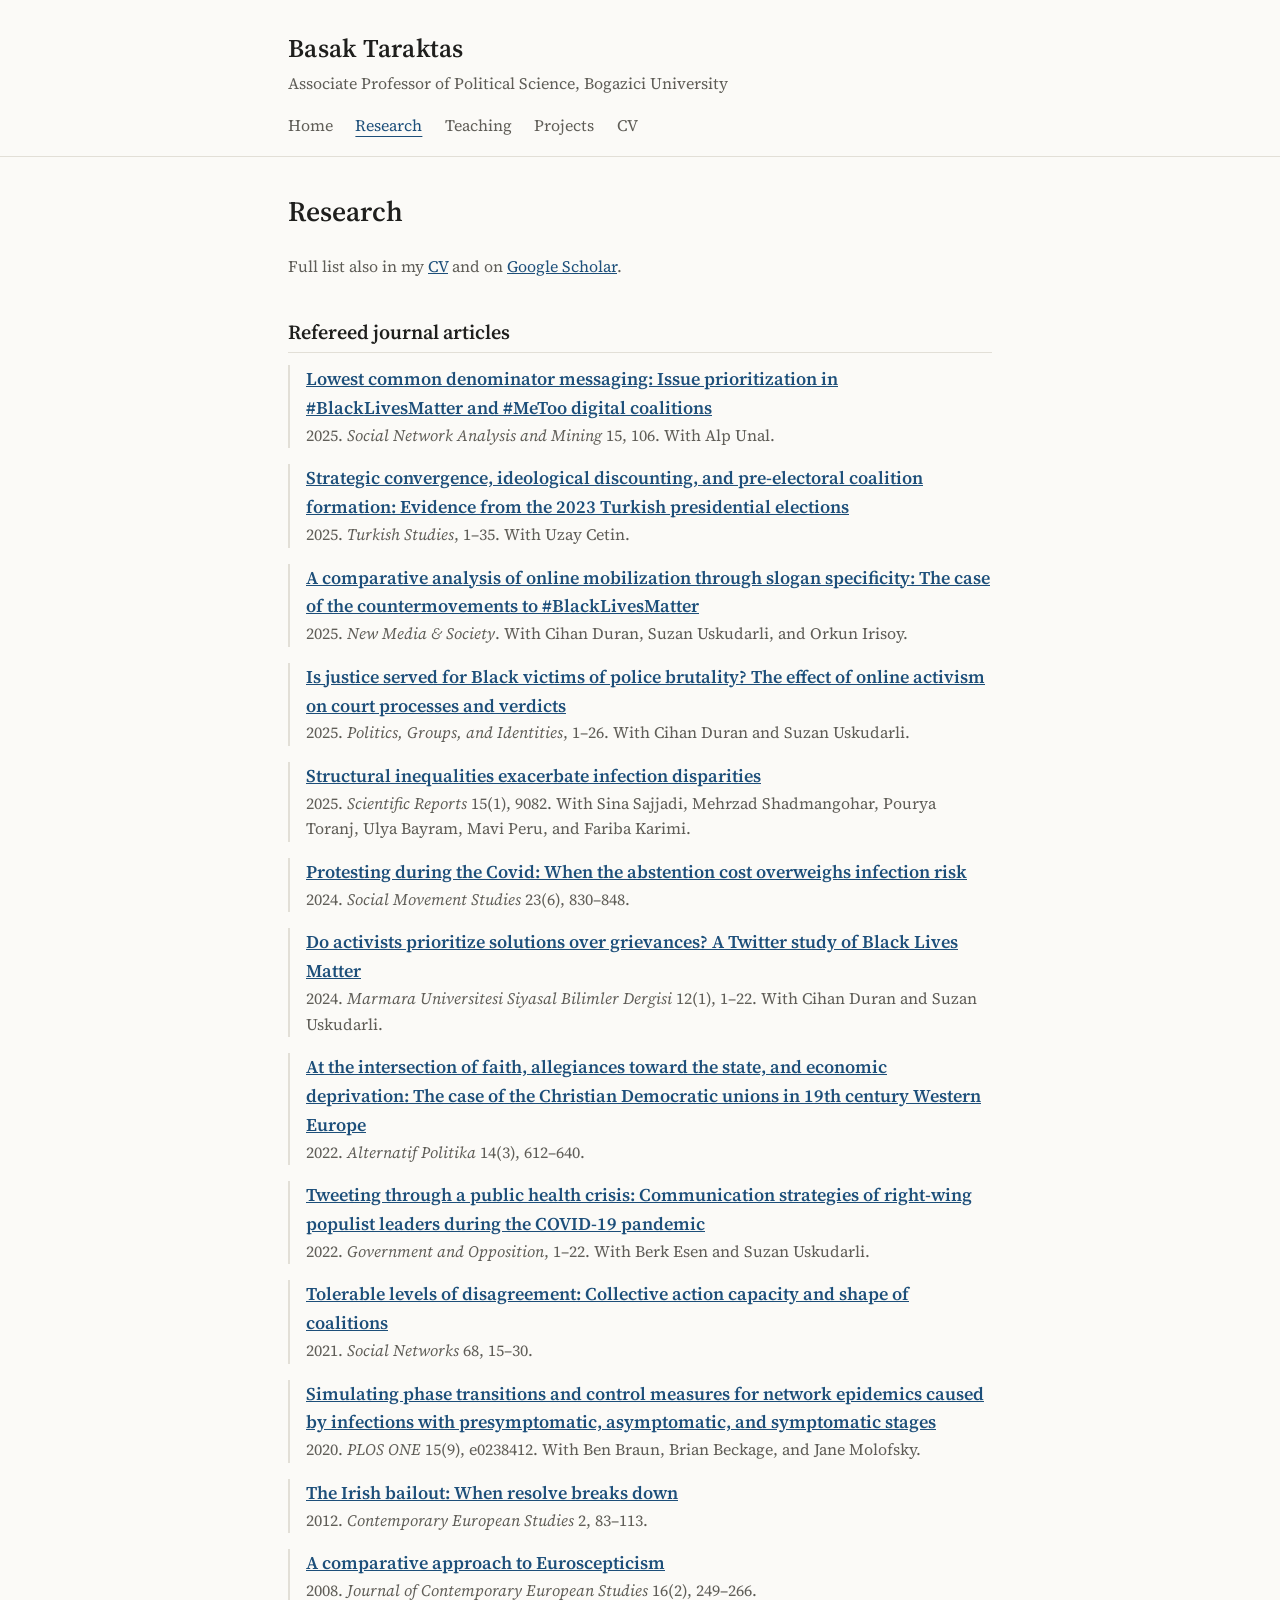
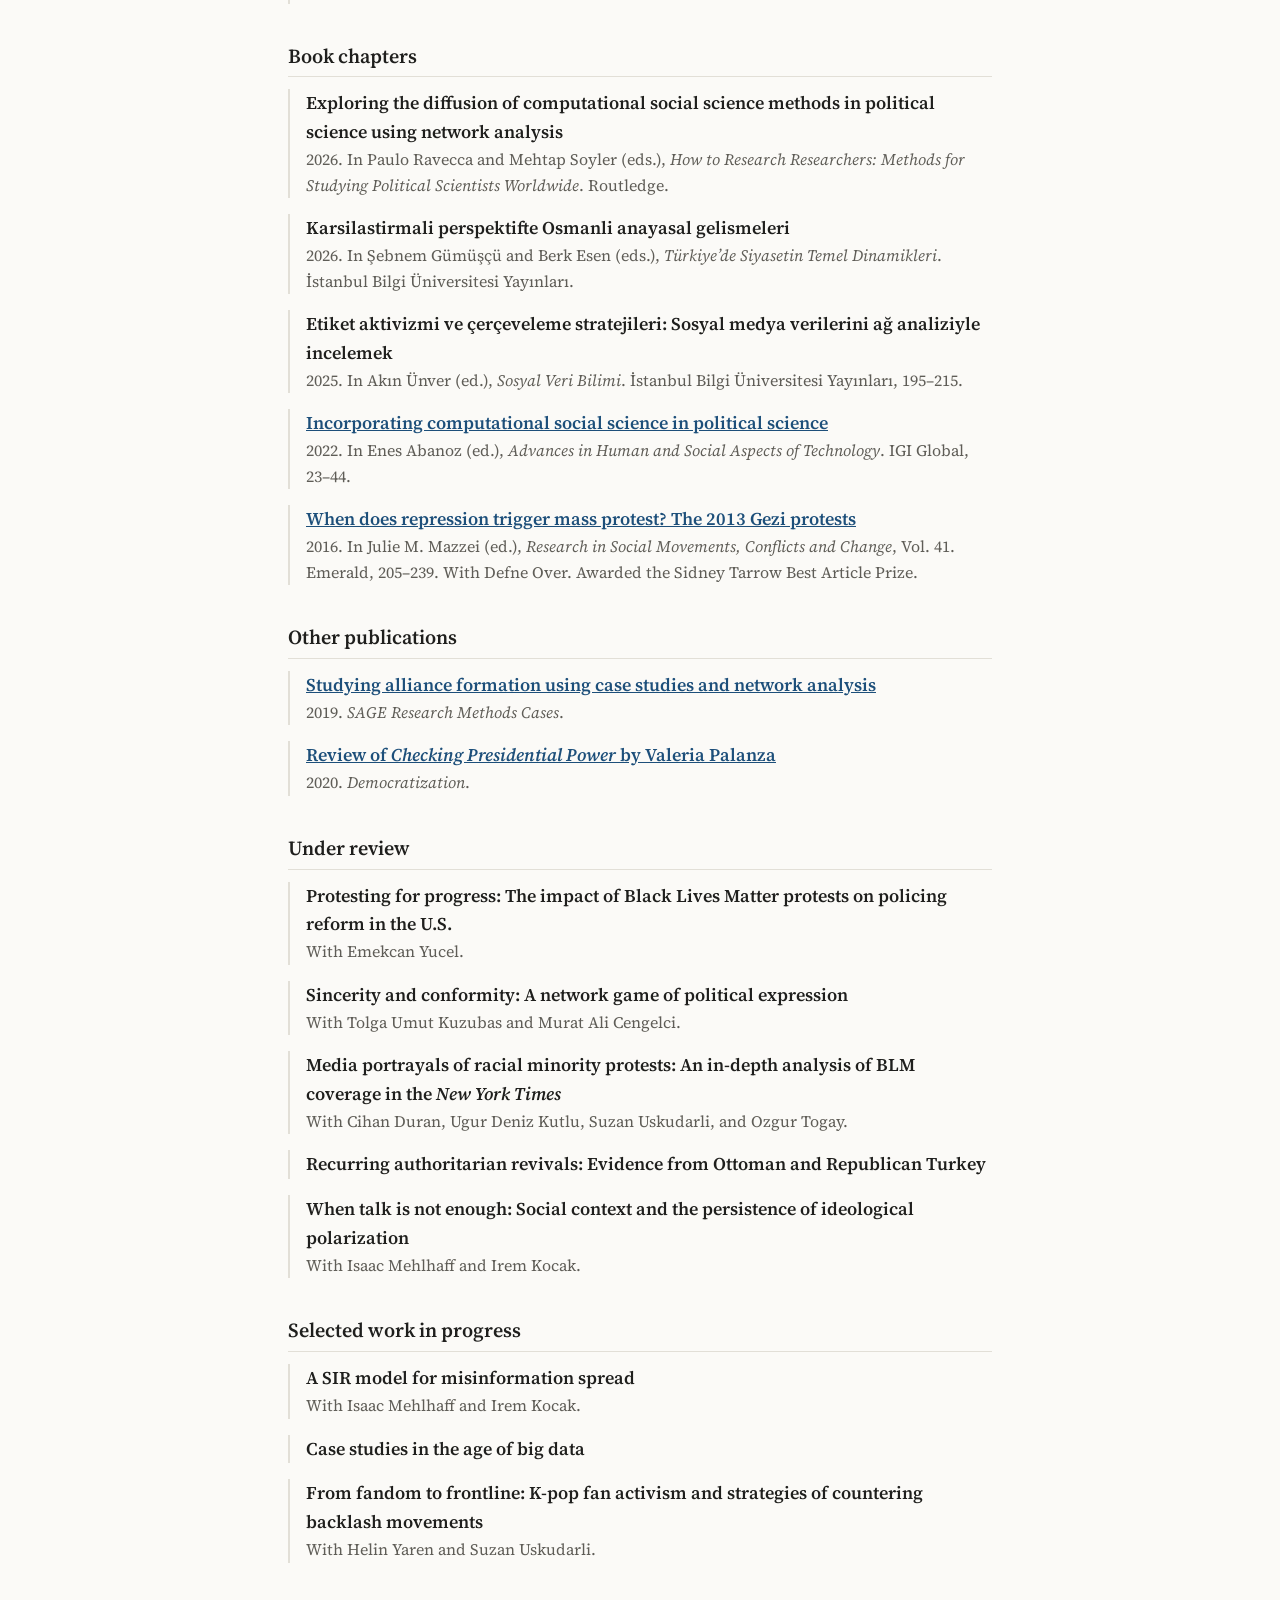
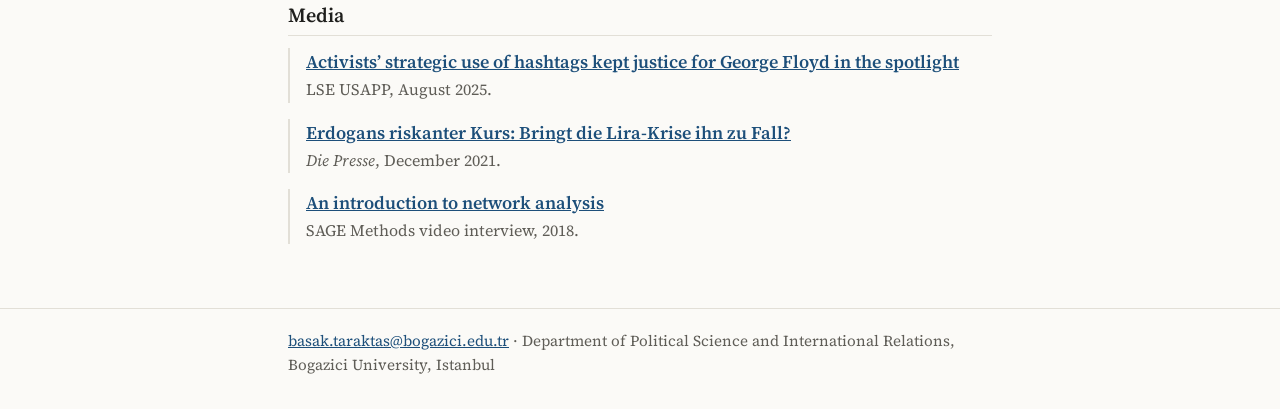
==== research/index.html @ 471e7c50 "Initial static site for basaktaraktas.com Co-Authored-By: Claude Opus 5.5 <noreply@anthropic.com>" ====
<!DOCTYPE html>
<html lang="en">
<head>
  <meta charset="utf-8">
  <meta name="viewport" content="width=device-width, initial-scale=1">
  <title>Research · Basak Taraktas</title>
  <meta name="description" content="Basak Taraktas is an Associate Professor of Political Science at Bogazici University who studies collective action, opinion dynamics, and computational social science.">
  <link rel="canonical" href="https://basaktaraktas.com/research/">
  <meta property="og:type" content="website">
  <meta property="og:title" content="Research · Basak Taraktas">
  <meta property="og:description" content="Basak Taraktas is an Associate Professor of Political Science at Bogazici University who studies collective action, opinion dynamics, and computational social science.">
  <meta property="og:url" content="https://basaktaraktas.com/research/">
  <meta property="og:image" content="https://basaktaraktas.com/img/basak-taraktas.jpg">
  <meta name="twitter:card" content="summary">
  <link rel="icon" href="/favicon.svg" type="image/svg+xml">
  <link rel="preconnect" href="https://fonts.googleapis.com">
  <link rel="preconnect" href="https://fonts.gstatic.com" crossorigin>
  <link href="https://fonts.googleapis.com/css2?family=Source+Serif+4:ital,opsz,wght@0,8..60,400;0,8..60,600;1,8..60,400&display=swap" rel="stylesheet">
  <link rel="stylesheet" href="/style.css">
</head>
<body>
  <header class="site-header">
    <div class="wrap">
      <a class="site-name" href="/">Basak Taraktas</a>
      <p class="site-role">Associate Professor of Political Science, Bogazici University</p>
      <nav aria-label="Main">
      <ul>
        <li><a href="/">Home</a></li>
        <li><a href="/research/" aria-current="page">Research</a></li>
        <li><a href="/teaching/">Teaching</a></li>
        <li><a href="/projects/">Projects</a></li>
        <li><a href="/files/taraktas-cv.pdf">CV</a></li>
      </ul>
      </nav>
    </div>
  </header>
  <main>
    <div class="wrap">
      <h1>Research</h1>
      <p class="note">Full list also in my <a href="/files/taraktas-cv.pdf">CV</a> and on <a href="https://scholar.google.com/citations?user=_tt1o7cAAAAJ">Google Scholar</a>.</p>

      <h2>Refereed journal articles</h2>
      <ul class="pubs">
        <li><a class="title" href="https://doi.org/10.1007/s13278-025-01522-y">Lowest common denominator messaging: Issue prioritization in #BlackLivesMatter and #MeToo digital coalitions</a><span class="meta">2025. <em>Social Network Analysis and Mining</em> 15, 106. With Alp Unal.</span></li>
        <li><a class="title" href="https://doi.org/10.1080/14683849.2025.2576098">Strategic convergence, ideological discounting, and pre-electoral coalition formation: Evidence from the 2023 Turkish presidential elections</a><span class="meta">2025. <em>Turkish Studies</em>, 1–35. With Uzay Cetin.</span></li>
        <li><a class="title" href="https://doi.org/10.1177/14614448251336421">A comparative analysis of online mobilization through slogan specificity: The case of the countermovements to #BlackLivesMatter</a><span class="meta">2025. <em>New Media &amp; Society</em>. With Cihan Duran, Suzan Uskudarli, and Orkun Irisoy.</span></li>
        <li><a class="title" href="https://doi.org/10.1080/21565503.2025.2518533">Is justice served for Black victims of police brutality? The effect of online activism on court processes and verdicts</a><span class="meta">2025. <em>Politics, Groups, and Identities</em>, 1–26. With Cihan Duran and Suzan Uskudarli.</span></li>
        <li><a class="title" href="https://doi.org/10.1038/s41598-025-91008-w">Structural inequalities exacerbate infection disparities</a><span class="meta">2025. <em>Scientific Reports</em> 15(1), 9082. With Sina Sajjadi, Mehrzad Shadmangohar, Pourya Toranj, Ulya Bayram, Mavi Peru, and Fariba Karimi.</span></li>
        <li><a class="title" href="https://doi.org/10.1080/14742837.2024.2349580">Protesting during the Covid: When the abstention cost overweighs infection risk</a><span class="meta">2024. <em>Social Movement Studies</em> 23(6), 830–848.</span></li>
        <li><a class="title" href="https://doi.org/10.14782/marmarasbd.1316065">Do activists prioritize solutions over grievances? A Twitter study of Black Lives Matter</a><span class="meta">2024. <em>Marmara Universitesi Siyasal Bilimler Dergisi</em> 12(1), 1–22. With Cihan Duran and Suzan Uskudarli.</span></li>
        <li><a class="title" href="https://doi.org/10.53376/ap.2022.21">At the intersection of faith, allegiances toward the state, and economic deprivation: The case of the Christian Democratic unions in 19th century Western Europe</a><span class="meta">2022. <em>Alternatif Politika</em> 14(3), 612–640.</span></li>
        <li><a class="title" href="https://doi.org/10.1017/gov.2022.34">Tweeting through a public health crisis: Communication strategies of right-wing populist leaders during the COVID-19 pandemic</a><span class="meta">2022. <em>Government and Opposition</em>, 1–22. With Berk Esen and Suzan Uskudarli.</span></li>
        <li><a class="title" href="https://doi.org/10.1016/j.socnet.2021.04.002">Tolerable levels of disagreement: Collective action capacity and shape of coalitions</a><span class="meta">2021. <em>Social Networks</em> 68, 15–30.</span></li>
        <li><a class="title" href="https://doi.org/10.1371/journal.pone.0238412">Simulating phase transitions and control measures for network epidemics caused by infections with presymptomatic, asymptomatic, and symptomatic stages</a><span class="meta">2020. <em>PLOS ONE</em> 15(9), e0238412. With Ben Braun, Brian Beckage, and Jane Molofsky.</span></li>
        <li><a class="title" href="/files/taraktas-2012-irish-bailout.pdf">The Irish bailout: When resolve breaks down</a><span class="meta">2012. <em>Contemporary European Studies</em> 2, 83–113.</span></li>
        <li><a class="title" href="/files/taraktas-2008-euroscepticism.pdf">A comparative approach to Euroscepticism</a><span class="meta">2008. <em>Journal of Contemporary European Studies</em> 16(2), 249–266.</span></li>
      </ul>

      <h2>Book chapters</h2>
      <ul class="pubs">
        <li><span class="title">Exploring the diffusion of computational social science methods in political science using network analysis</span><span class="meta">2026. In Paulo Ravecca and Mehtap Soyler (eds.), <em>How to Research Researchers: Methods for Studying Political Scientists Worldwide</em>. Routledge.</span></li>
        <li><span class="title">Karsilastirmali perspektifte Osmanli anayasal gelismeleri</span><span class="meta">2026. In Şebnem Gümüşçü and Berk Esen (eds.), <em>Türkiye’de Siyasetin Temel Dinamikleri</em>. İstanbul Bilgi Üniversitesi Yayınları.</span></li>
        <li><span class="title">Etiket aktivizmi ve çerçeveleme stratejileri: Sosyal medya verilerini ağ analiziyle incelemek</span><span class="meta">2025. In Akın Ünver (ed.), <em>Sosyal Veri Bilimi</em>. İstanbul Bilgi Üniversitesi Yayınları, 195–215.</span></li>
        <li><a class="title" href="https://doi.org/10.4018/978-1-7998-8553-5.ch002">Incorporating computational social science in political science</a><span class="meta">2022. In Enes Abanoz (ed.), <em>Advances in Human and Social Aspects of Technology</em>. IGI Global, 23–44.</span></li>
        <li><a class="title" href="https://doi.org/10.1108/S0163-786X20170000041017">When does repression trigger mass protest? The 2013 Gezi protests</a><span class="meta">2016. In Julie M. Mazzei (ed.), <em>Research in Social Movements, Conflicts and Change</em>, Vol. 41. Emerald, 205–239. With Defne Over. Awarded the Sidney Tarrow Best Article Prize.</span></li>
      </ul>

      <h2>Other publications</h2>
      <ul class="pubs">
        <li><a class="title" href="https://doi.org/10.4135/9781526486639">Studying alliance formation using case studies and network analysis</a><span class="meta">2019. <em>SAGE Research Methods Cases</em>.</span></li>
        <li><a class="title" href="https://www.tandfonline.com/doi/full/10.1080/13510347.2020.1787990">Review of <em>Checking Presidential Power</em> by Valeria Palanza</a><span class="meta">2020. <em>Democratization</em>.</span></li>
      </ul>

      <h2>Under review</h2>
      <ul class="pubs">
        <li><span class="title">Protesting for progress: The impact of Black Lives Matter protests on policing reform in the U.S.</span><span class="meta">With Emekcan Yucel.</span></li>
        <li><span class="title">Sincerity and conformity: A network game of political expression</span><span class="meta">With Tolga Umut Kuzubas and Murat Ali Cengelci.</span></li>
        <li><span class="title">Media portrayals of racial minority protests: An in-depth analysis of BLM coverage in the <em>New York Times</em></span><span class="meta">With Cihan Duran, Ugur Deniz Kutlu, Suzan Uskudarli, and Ozgur Togay.</span></li>
        <li><span class="title">Recurring authoritarian revivals: Evidence from Ottoman and Republican Turkey</span></li>
        <li><span class="title">When talk is not enough: Social context and the persistence of ideological polarization</span><span class="meta">With Isaac Mehlhaff and Irem Kocak.</span></li>
      </ul>

      <h2>Selected work in progress</h2>
      <ul class="pubs">
        <li><span class="title">A SIR model for misinformation spread</span><span class="meta">With Isaac Mehlhaff and Irem Kocak.</span></li>
        <li><span class="title">Case studies in the age of big data</span></li>
        <li><span class="title">From fandom to frontline: K-pop fan activism and strategies of countering backlash movements</span><span class="meta">With Helin Yaren and Suzan Uskudarli.</span></li>
      </ul>

      <h2>Media</h2>
      <ul class="pubs">
        <li><a class="title" href="https://blogs.lse.ac.uk/usappblog/2025/08/18/activists-strategic-use-of-hashtags-kept-justice-for-george-floyd-in-the-spotlight/">Activists’ strategic use of hashtags kept justice for George Floyd in the spotlight</a><span class="meta">LSE USAPP, August 2025.</span></li>
        <li><a class="title" href="https://www.diepresse.com/6068832/erdogans-riskanter-kurs-bringt-die-lira-krise-ihn-zu-fall">Erdogans riskanter Kurs: Bringt die Lira-Krise ihn zu Fall?</a><span class="meta"><em>Die Presse</em>, December 2021.</span></li>
        <li><a class="title" href="http://methods.sagepub.com/video/srmpromo/VXbwhb/an-introduction-to-network-analysis">An introduction to network analysis</a><span class="meta">SAGE Methods video interview, 2018.</span></li>
      </ul>
    </div>
  </main>
  <footer class="site-footer">
    <div class="wrap">
      <a href="mailto:basak.taraktas@bogazici.edu.tr">basak.taraktas@bogazici.edu.tr</a> · Department of Political Science and International Relations, Bogazici University, Istanbul
    </div>
  </footer>
</body>
</html>
---- style.css ----
:root {
  --bg: #fbfaf7;
  --text: #1f1f1d;
  --muted: #5f5d57;
  --rule: #e2dfd7;
  --accent: #1d4f7a;
  --accent-hover: #0f3556;
}
@media (prefers-color-scheme: dark) {
  :root {
    --bg: #161615;
    --text: #e9e6df;
    --muted: #a5a199;
    --rule: #33322f;
    --accent: #8cb8e0;
    --accent-hover: #b5d3ef;
  }
}

* { box-sizing: border-box; }

html { -webkit-text-size-adjust: 100%; }

body {
  margin: 0;
  background: var(--bg);
  color: var(--text);
  font-family: "Source Serif 4", Georgia, "Times New Roman", serif;
  font-size: 1.125rem;
  line-height: 1.6;
}

.wrap {
  max-width: 46rem;
  margin: 0 auto;
  padding: 0 1rem;
}

/* Header */
.site-header {
  border-bottom: 1px solid var(--rule);
  padding: 1.75rem 0 1rem;
}
.site-name {
  font-size: 1.6rem;
  font-weight: 600;
  letter-spacing: 0.01em;
  color: var(--text);
  text-decoration: none;
}
.site-role {
  margin: 0.15rem 0 0.9rem;
  color: var(--muted);
  font-size: 1rem;
}
nav ul {
  list-style: none;
  margin: 0;
  padding: 0;
  display: flex;
  flex-wrap: wrap;
  gap: 0.35rem 1.4rem;
}
nav a {
  color: var(--muted);
  text-decoration: none;
  font-size: 1rem;
}
nav a:hover,
nav a[aria-current="page"] {
  color: var(--accent);
}
nav a[aria-current="page"] {
  text-decoration: underline;
  text-underline-offset: 0.3em;
}

/* Content */
main { padding: 2rem 0 3rem; }

h1 {
  font-size: 1.75rem;
  font-weight: 600;
  margin: 0 0 1.25rem;
}
h2 {
  font-size: 1.25rem;
  font-weight: 600;
  margin: 2.25rem 0 0.75rem;
  padding-bottom: 0.3rem;
  border-bottom: 1px solid var(--rule);
}
h3 {
  font-size: 1.1rem;
  font-weight: 600;
  margin: 1.75rem 0 0.4rem;
}

a { color: var(--accent); }
a:hover { color: var(--accent-hover); }

p { margin: 0 0 1rem; }

.portrait {
  float: right;
  width: 150px;
  height: auto;
  margin: 0.3rem 0 1rem 1.5rem;
  border-radius: 4px;
}
@media (max-width: 30rem) {
  .portrait {
    float: none;
    display: block;
    margin: 0 0 1.25rem;
  }
}

.links {
  clear: both;
  display: flex;
  flex-wrap: wrap;
  gap: 0.4rem 1.2rem;
  padding: 0.9rem 0;
  margin: 1.5rem 0 0;
  border-top: 1px solid var(--rule);
  border-bottom: 1px solid var(--rule);
  font-size: 1rem;
}

.pubs {
  list-style: none;
  margin: 0;
  padding: 0;
}
.pubs li {
  margin: 0 0 1rem;
  padding-left: 1rem;
  border-left: 2px solid var(--rule);
}
.pubs .title { font-weight: 600; }
.pubs .meta {
  display: block;
  color: var(--muted);
  font-size: 1rem;
}

ul.plain { padding-left: 1.2rem; }
ul.plain li { margin-bottom: 0.35rem; }

.note {
  color: var(--muted);
  font-size: 1rem;
}

/* Footer */
.site-footer {
  border-top: 1px solid var(--rule);
  padding: 1.25rem 0 2rem;
  color: var(--muted);
  font-size: 0.95rem;
}
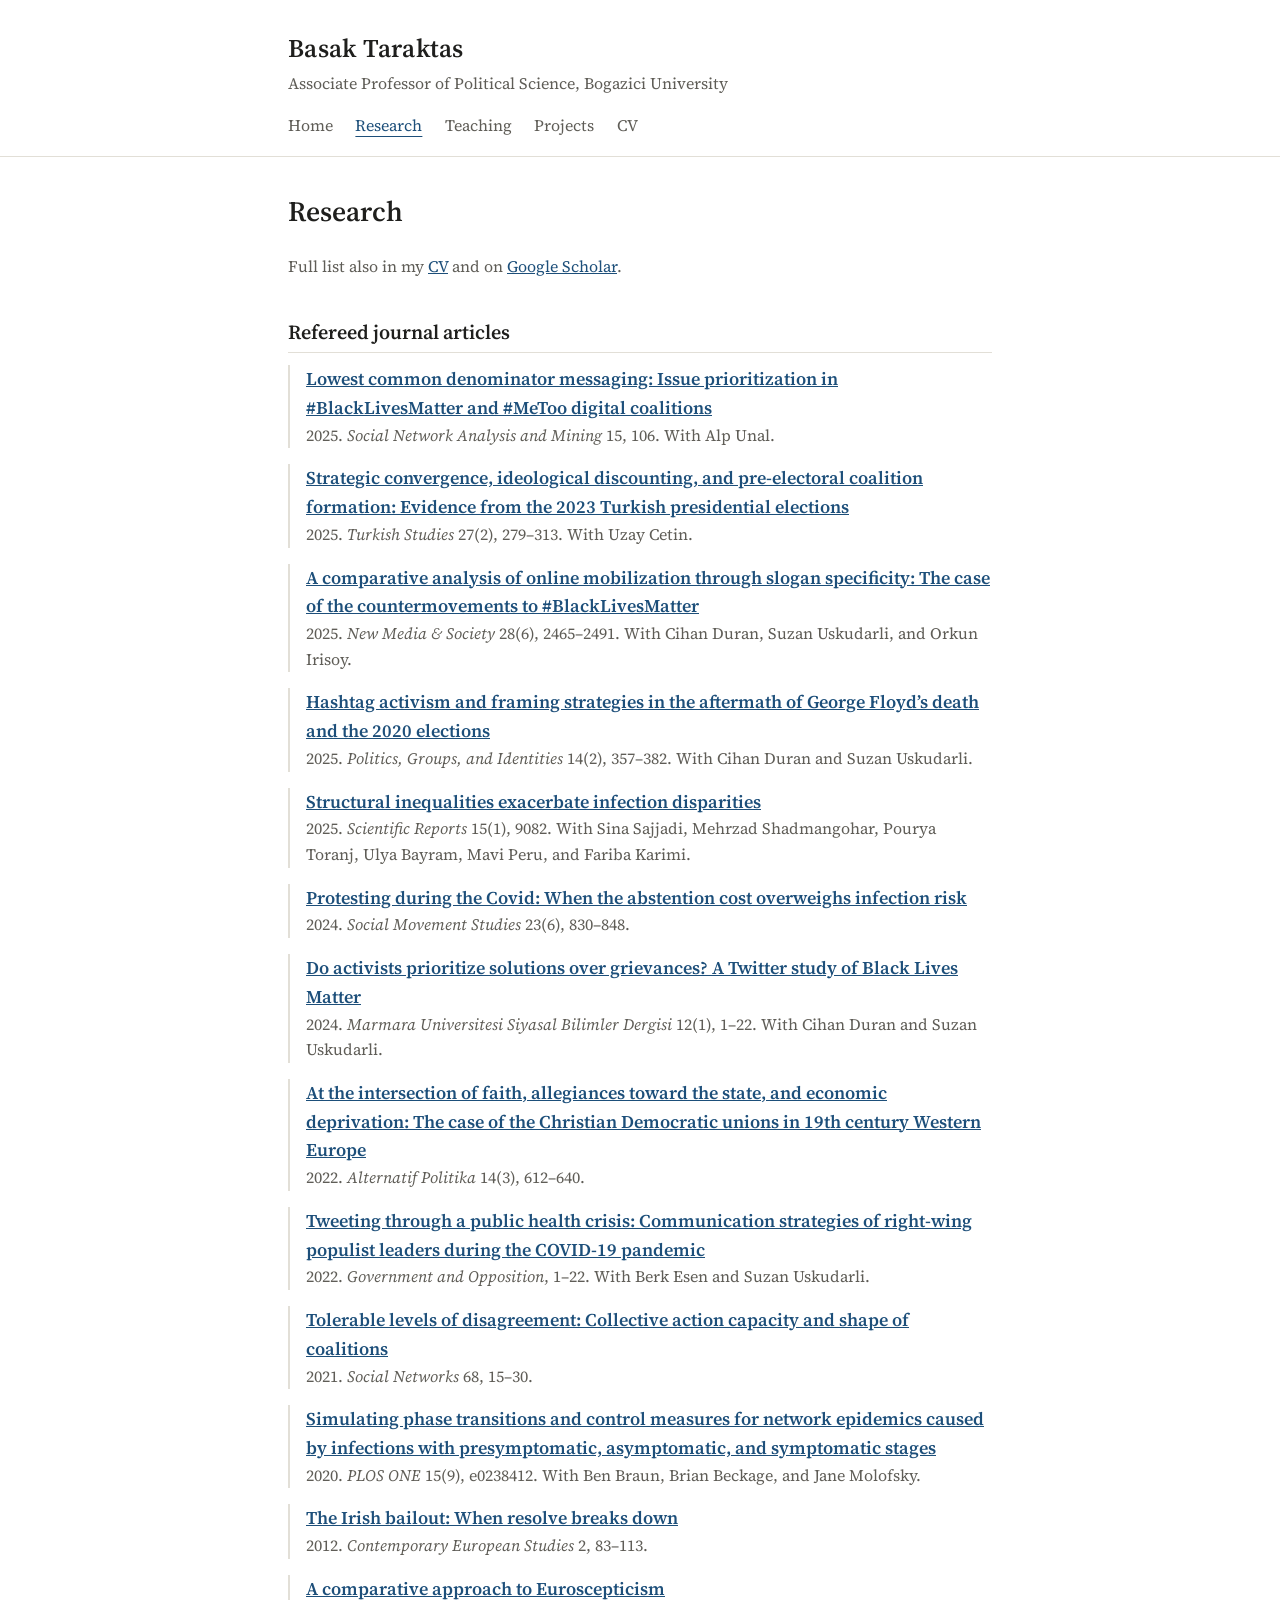
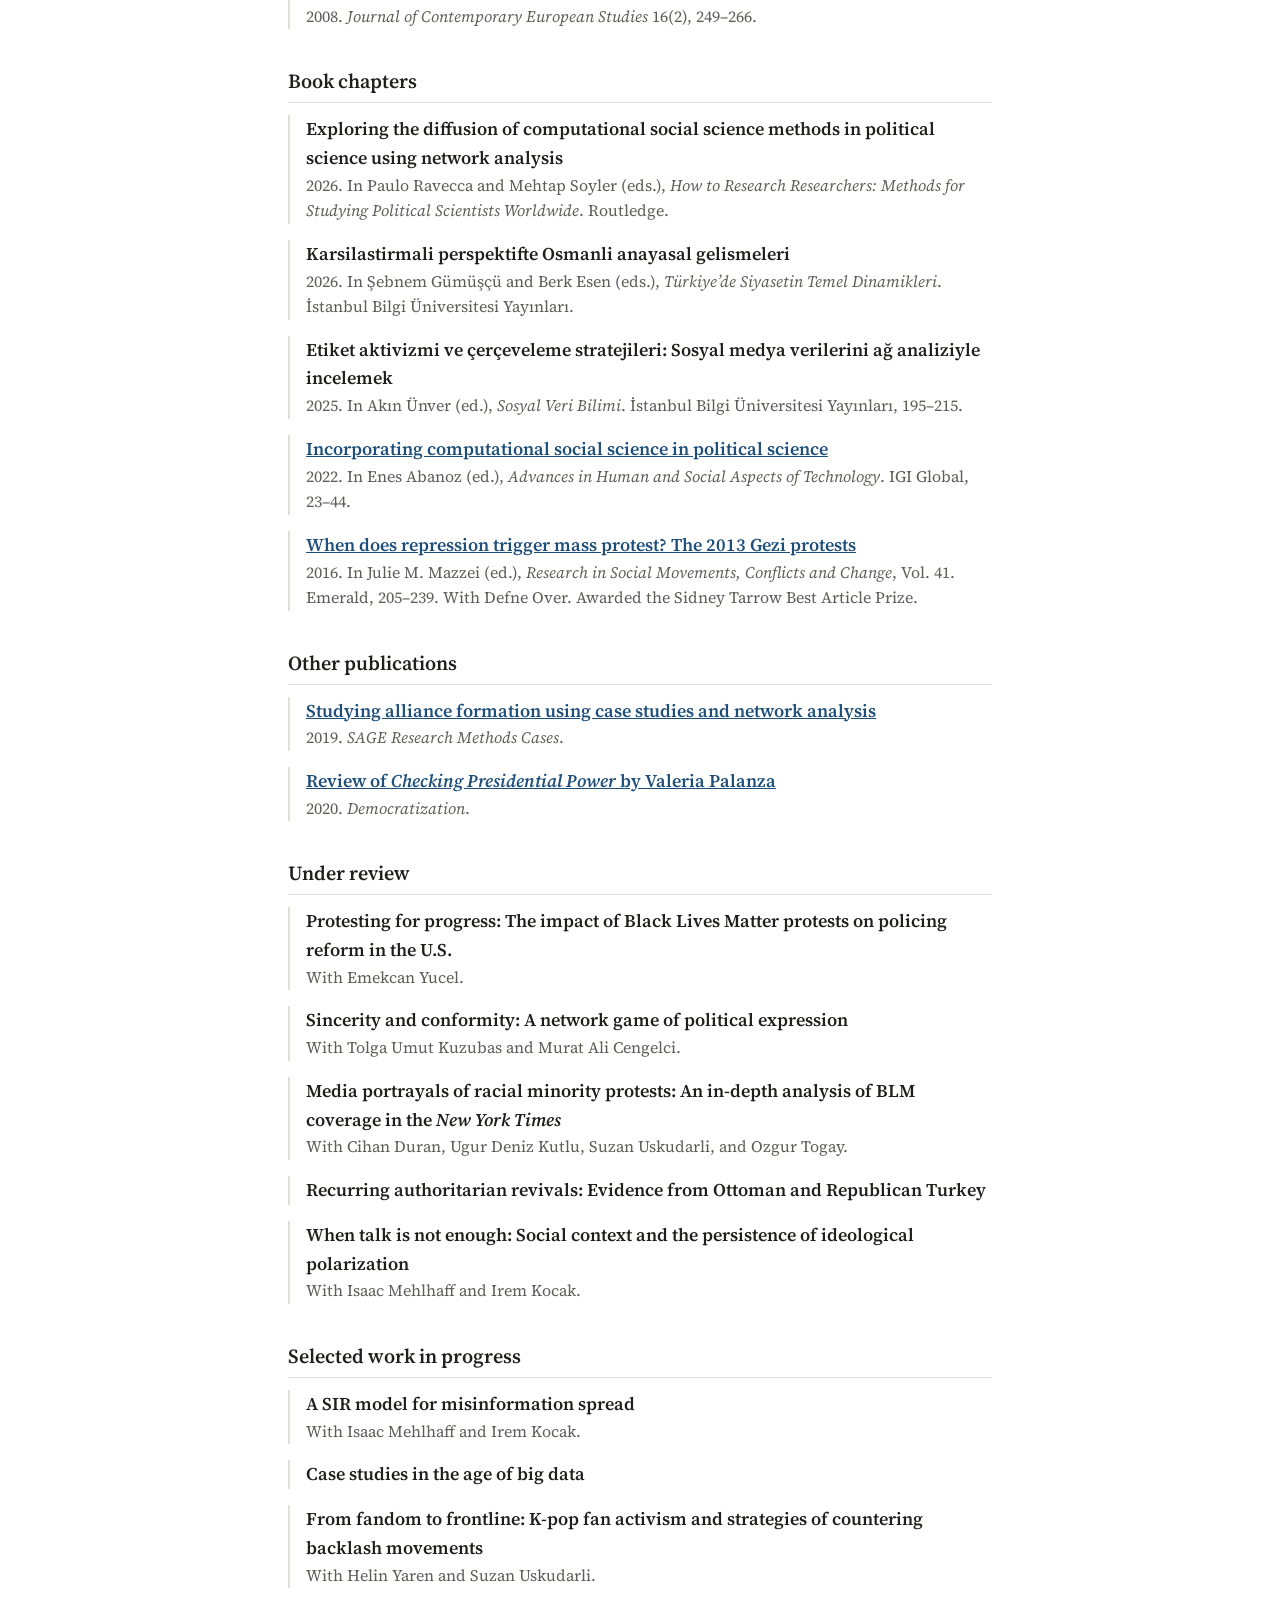
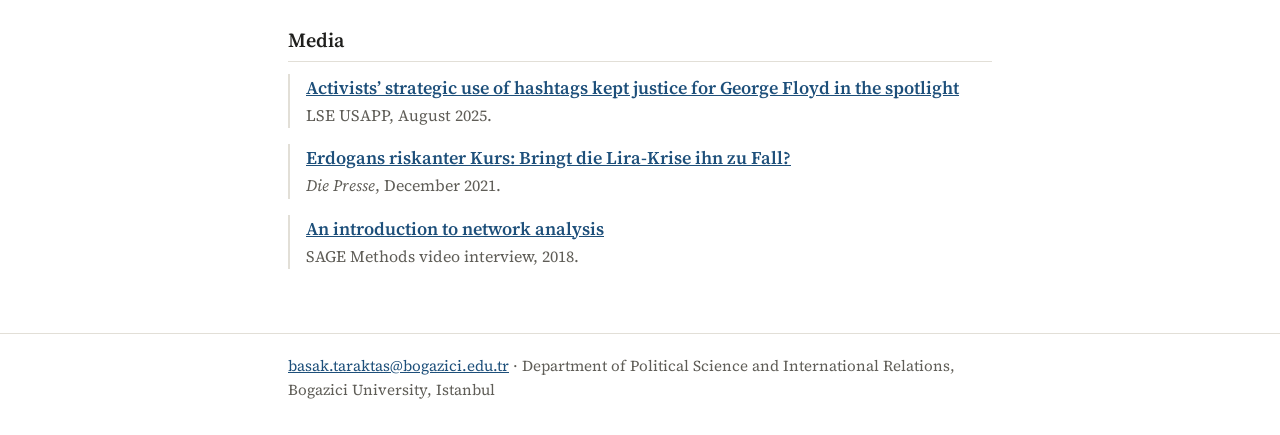
==== commit e87cc4ac: "Update article titles and citations to match CV Co-Authored-By: Claude Opus 5.5 <noreply@anthropic.c" ====
--- a/research/index.html
+++ b/research/index.html
@@ -42,9 +42,9 @@
       <h2>Refereed journal articles</h2>
       <ul class="pubs">
         <li><a class="title" href="https://doi.org/10.1007/s13278-025-01522-y">Lowest common denominator messaging: Issue prioritization in #BlackLivesMatter and #MeToo digital coalitions</a><span class="meta">2025. <em>Social Network Analysis and Mining</em> 15, 106. With Alp Unal.</span></li>
-        <li><a class="title" href="https://doi.org/10.1080/14683849.2025.2576098">Strategic convergence, ideological discounting, and pre-electoral coalition formation: Evidence from the 2023 Turkish presidential elections</a><span class="meta">2025. <em>Turkish Studies</em>, 1–35. With Uzay Cetin.</span></li>
-        <li><a class="title" href="https://doi.org/10.1177/14614448251336421">A comparative analysis of online mobilization through slogan specificity: The case of the countermovements to #BlackLivesMatter</a><span class="meta">2025. <em>New Media &amp; Society</em>. With Cihan Duran, Suzan Uskudarli, and Orkun Irisoy.</span></li>
-        <li><a class="title" href="https://doi.org/10.1080/21565503.2025.2518533">Is justice served for Black victims of police brutality? The effect of online activism on court processes and verdicts</a><span class="meta">2025. <em>Politics, Groups, and Identities</em>, 1–26. With Cihan Duran and Suzan Uskudarli.</span></li>
+        <li><a class="title" href="https://doi.org/10.1080/14683849.2025.2576098">Strategic convergence, ideological discounting, and pre-electoral coalition formation: Evidence from the 2023 Turkish presidential elections</a><span class="meta">2025. <em>Turkish Studies</em> 27(2), 279–313. With Uzay Cetin.</span></li>
+        <li><a class="title" href="https://doi.org/10.1177/14614448251336421">A comparative analysis of online mobilization through slogan specificity: The case of the countermovements to #BlackLivesMatter</a><span class="meta">2025. <em>New Media &amp; Society</em> 28(6), 2465–2491. With Cihan Duran, Suzan Uskudarli, and Orkun Irisoy.</span></li>
+        <li><a class="title" href="https://doi.org/10.1080/21565503.2025.2518533">Hashtag activism and framing strategies in the aftermath of George Floyd’s death and the 2020 elections</a><span class="meta">2025. <em>Politics, Groups, and Identities</em> 14(2), 357–382. With Cihan Duran and Suzan Uskudarli.</span></li>
         <li><a class="title" href="https://doi.org/10.1038/s41598-025-91008-w">Structural inequalities exacerbate infection disparities</a><span class="meta">2025. <em>Scientific Reports</em> 15(1), 9082. With Sina Sajjadi, Mehrzad Shadmangohar, Pourya Toranj, Ulya Bayram, Mavi Peru, and Fariba Karimi.</span></li>
         <li><a class="title" href="https://doi.org/10.1080/14742837.2024.2349580">Protesting during the Covid: When the abstention cost overweighs infection risk</a><span class="meta">2024. <em>Social Movement Studies</em> 23(6), 830–848.</span></li>
         <li><a class="title" href="https://doi.org/10.14782/marmarasbd.1316065">Do activists prioritize solutions over grievances? A Twitter study of Black Lives Matter</a><span class="meta">2024. <em>Marmara Universitesi Siyasal Bilimler Dergisi</em> 12(1), 1–22. With Cihan Duran and Suzan Uskudarli.</span></li>
--- a/style.css
+++ b/style.css
@@ -1,20 +1,11 @@
 :root {
-  --bg: #fbfaf7;
+  color-scheme: light;
+  --bg: #ffffff;
   --text: #1f1f1d;
   --muted: #5f5d57;
   --rule: #e2dfd7;
   --accent: #1d4f7a;
   --accent-hover: #0f3556;
-}
-@media (prefers-color-scheme: dark) {
-  :root {
-    --bg: #161615;
-    --text: #e9e6df;
-    --muted: #a5a199;
-    --rule: #33322f;
-    --accent: #8cb8e0;
-    --accent-hover: #b5d3ef;
-  }
 }
 
 * { box-sizing: border-box; }
